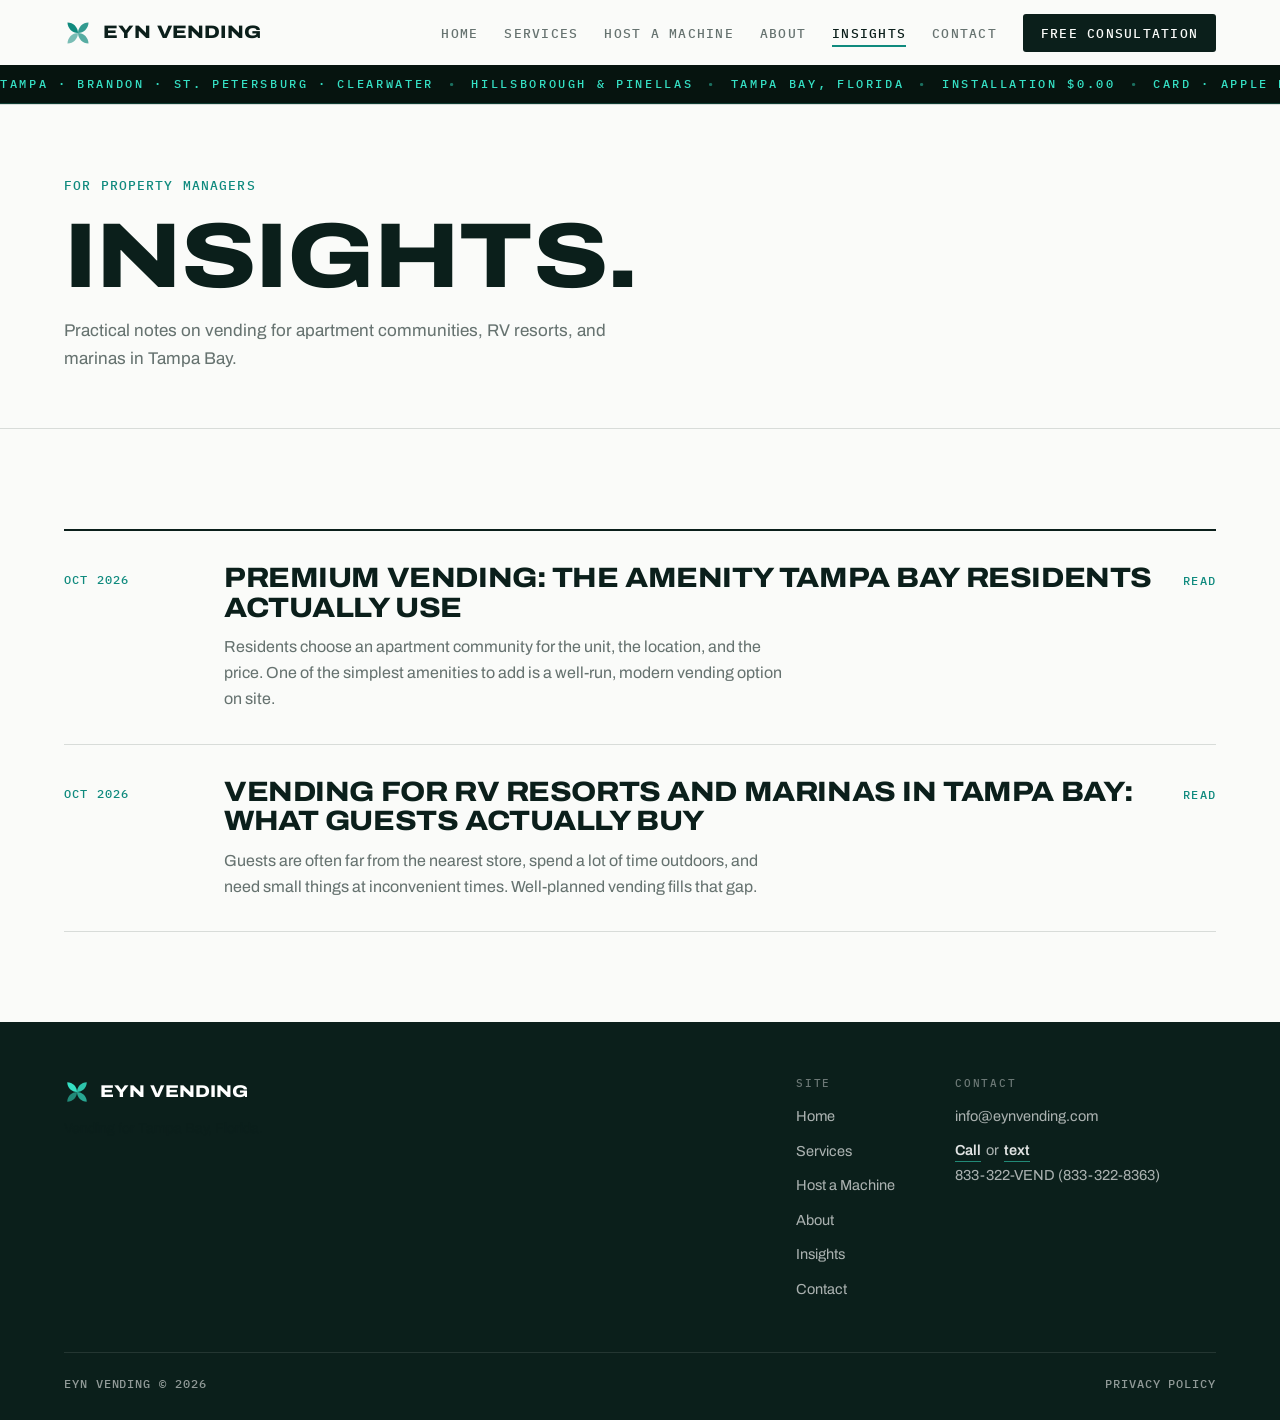
==== insights/index.html @ 479d21bf "Add an Insights section with two October posts Publish apartment and RV/marina articles, link placem" ====
<!DOCTYPE html>
<html lang="en">
<head>
<meta charset="UTF-8">
<meta name="viewport" content="width=device-width, initial-scale=1.0">
<title>Insights | EYN Vending</title>
<meta name="description" content="Notes for Tampa Bay property managers on premium vending for apartment communities, RV resorts, and marinas.">
<link rel="canonical" href="https://www.eynvending.com/insights/">
<meta property="og:title" content="Insights | EYN Vending">
<meta property="og:description" content="Notes for Tampa Bay property managers on premium vending for apartment communities, RV resorts, and marinas.">
<meta property="og:type" content="website">
<meta property="og:url" content="https://www.eynvending.com/insights/">
<meta property="og:image" content="https://www.eynvending.com/images/tampa-skyline.jpg">
<meta property="og:image:alt" content="Tampa Bay skyline at dusk, seen across the water with downtown towers and a lit bridge">
<meta property="og:locale" content="en_US">
<meta property="og:site_name" content="EYN Vending">
<meta name="twitter:card" content="summary_large_image">
<meta name="twitter:title" content="Insights | EYN Vending">
<meta name="twitter:description" content="Notes for Tampa Bay property managers on premium vending for apartment communities, RV resorts, and marinas.">
<meta name="twitter:image" content="https://www.eynvending.com/images/tampa-skyline.jpg">
<link rel="preconnect" href="https://fonts.googleapis.com">
<link rel="preconnect" href="https://fonts.gstatic.com" crossorigin>
<link href="https://fonts.googleapis.com/css2?family=Archivo:ital,wdth,wght@0,62..125,100..900&family=IBM+Plex+Mono:wght@400;500;600;700&display=swap" rel="stylesheet">
<link rel="icon" href="../favicon.ico" sizes="32x32">
<link rel="icon" href="../favicon.svg" type="image/svg+xml">
<link rel="icon" href="../favicon-48.png" type="image/png" sizes="48x48">
<link rel="apple-touch-icon" href="../apple-touch-icon.png">
<link rel="stylesheet" href="../css/style.css">
<script type="application/ld+json">
{
  "@context": "https://schema.org",
  "@type": "Blog",
  "name": "EYN Vending Insights",
  "url": "https://www.eynvending.com/insights/",
  "description": "Notes for Tampa Bay property managers on premium vending for apartment communities, RV resorts, and marinas.",
  "publisher": {
    "@type": "Organization",
    "name": "EYN Vending",
    "url": "https://www.eynvending.com"
  }
}
</script>
</head>
<body>

<header class="site">
  <nav class="nav">
    <a href="../index.html" class="brand">
      <svg class="mark" viewBox="0 0 32 32" xmlns="http://www.w3.org/2000/svg" aria-hidden="true">
        <g fill="#0F8A7E">
          <path d="M16 16C16 9.4 10.6 4 4 4C4 10.6 9.4 16 16 16Z"/>
          <path d="M16 16C16 9.4 21.4 4 28 4C28 10.6 22.6 16 16 16Z" opacity="0.85"/>
          <path d="M16 16C16 22.6 21.4 28 28 28C28 21.4 22.6 16 16 16Z" opacity="0.7"/>
          <path d="M16 16C16 22.6 10.6 28 4 28C4 21.4 9.4 16 16 16Z" opacity="0.55"/>
        </g>
      </svg>
      EYN Vending
    </a>
    <ul class="nav-links">
      <li><a href="../index.html">Home</a></li>
      <li><a href="../services.html">Services</a></li>
      <li><a href="../host.html">Host a Machine</a></li>
      <li><a href="../about.html">About</a></li>
      <li><a href="./" class="active">Insights</a></li>
      <li><a href="../contact.html">Contact</a></li>
      <li><a href="../contact.html" class="nav-cta">Free Consultation</a></li>
    </ul>
    <button class="nav-toggle" aria-label="Toggle menu"><span></span><span></span><span></span></button>
  </nav>
  <div class="ticker" aria-hidden="true">
    <div class="ticker-track">
      <span>Tampa · Brandon · St. Petersburg · Clearwater</span>
      <span>Hillsborough &amp; Pinellas</span>
      <span>Tampa Bay, Florida</span>
      <span>Installation $0.00</span>
      <span>Card · Apple Pay · Google Pay</span>
      <span>Maintenance response 24–48 hrs</span>
      <span>Tampa · Brandon · St. Petersburg · Clearwater</span>
      <span>Hillsborough &amp; Pinellas</span>
      <span>Tampa Bay, Florida</span>
      <span>Installation $0.00</span>
      <span>Card · Apple Pay · Google Pay</span>
      <span>Maintenance response 24–48 hrs</span>
    </div>
  </div>
</header>

<div class="page-header">
  <div class="wrap">
    <span class="mono">For property managers</span>
    <h1 class="hd hd-xl">Insights.</h1>
    <p>Practical notes on vending for apartment communities, RV resorts, and marinas in Tampa Bay.</p>
  </div>
</div>

<section class="pad">
  <div class="wrap">
    <div class="insight-list">
      <article class="insight-item">
        <time datetime="2026-10">Oct 2026</time>
        <div>
          <h2><a href="premium-vending-tampa-bay-apartments.html">Premium Vending: The Amenity Tampa Bay Residents Actually Use</a></h2>
          <p>Residents choose an apartment community for the unit, the location, and the price. One of the simplest amenities to add is a well-run, modern vending option on site.</p>
        </div>
        <a class="more" href="premium-vending-tampa-bay-apartments.html">Read</a>
      </article>
      <article class="insight-item">
        <time datetime="2026-10">Oct 2026</time>
        <div>
          <h2><a href="rv-resorts-marinas-tampa-bay.html">Vending for RV resorts and marinas in Tampa Bay: what guests actually buy</a></h2>
          <p>Guests are often far from the nearest store, spend a lot of time outdoors, and need small things at inconvenient times. Well-planned vending fills that gap.</p>
        </div>
        <a class="more" href="rv-resorts-marinas-tampa-bay.html">Read</a>
      </article>
    </div>
  </div>
</section>

<footer class="site">
  <div class="wrap">
    <div class="footer-top">
      <div>
        <div class="footer-brand">
          <svg class="mark" viewBox="0 0 32 32" xmlns="http://www.w3.org/2000/svg" aria-hidden="true">
            <g fill="#35E0C4">
              <path d="M16 16C16 9.4 10.6 4 4 4C4 10.6 9.4 16 16 16Z"/>
              <path d="M16 16C16 9.4 21.4 4 28 4C28 10.6 22.6 16 16 16Z" opacity="0.85"/>
              <path d="M16 16C16 22.6 21.4 28 28 28C28 21.4 22.6 16 16 16Z" opacity="0.7"/>
              <path d="M16 16C16 22.6 10.6 28 4 28C4 21.4 9.4 16 16 16Z" opacity="0.55"/>
            </g>
          </svg>
          EYN Vending
        </div>
        <p class="footer-tag">Vending for Tampa Bay, Florida.</p>
      </div>
      <div class="footer-links">
        <div class="footer-col">
          <h4>Site</h4>
          <a href="../index.html">Home</a>
          <a href="../services.html">Services</a>
          <a href="../host.html">Host a Machine</a>
          <a href="../about.html">About</a>
          <a href="./">Insights</a>
          <a href="../contact.html">Contact</a>
        </div>
        <div class="footer-col">
          <h4>Contact</h4>
          <a href="mailto:info@eynvending.com">info@eynvending.com</a>
          <span class="call-text"><a href="tel:+18333228363">Call</a> or <a href="sms:+18333228363">text</a> <span class="call-text-num">833-322-VEND (833-322-8363)</span></span>
        </div>
      </div>
    </div>
    <div class="footer-bottom">
      <span>EYN Vending &copy; 2026</span>
      <a href="../privacy.html">Privacy Policy</a>
    </div>
  </div>
</footer>

<script src="../js/main.js"></script>
</body>
</html>
---- css/style.css ----
/* ===========================================================
   EYN Vending — V2 "Showroom"
   The page is the showroom; the machines are the dark objects
   on display. LED ticker, vend shelf, spec-sheet type.
   =========================================================== */
:root {
  --show: #FAFBF9;          /* showroom floor */
  --show-dim: #F1F4F0;      /* secondary surface */
  --ink: #0B1F1B;           /* deep teal-black text */
  --ink-60: rgba(11, 31, 27, 0.62);
  --ink-30: rgba(11, 31, 27, 0.30);
  --teal: #0F8A7E;          /* brand */
  --teal-deep: #0A5C55;
  --led-bg: #06140F;        /* machine display interior */
  --led: #35E0C4;           /* LED text */
  --led-dim: rgba(53, 224, 196, 0.45);
  --amber: #F5A623;         /* price tag */
  --line: rgba(11, 31, 27, 0.14);
  --line-strong: rgba(11, 31, 27, 0.4);

  --display: "Archivo", sans-serif;
  --mono: "IBM Plex Mono", monospace;

  --max: 1240px;
  --gutter: clamp(20px, 4vw, 44px);
}

* { box-sizing: border-box; }
html { scroll-behavior: smooth; }

@media (prefers-reduced-motion: reduce) {
  html { scroll-behavior: auto; }
  *, *::before, *::after {
    animation-duration: 0.01ms !important;
    animation-iteration-count: 1 !important;
    transition-duration: 0.01ms !important;
  }
}

body {
  margin: 0;
  background: var(--show);
  color: var(--ink);
  font-family: var(--display);
  font-weight: 420;
  font-size: 16px;
  line-height: 1.62;
  -webkit-font-smoothing: antialiased;
}

h1, h2, h3, h4 {
  margin: 0;
  line-height: 1.0;
  letter-spacing: -0.015em;
  font-weight: 780;
}
p { margin: 0 0 1em; color: var(--ink-60); }
a { color: inherit; text-decoration: none; }
img { max-width: 100%; display: block; }
button { font: inherit; }

.wrap { max-width: var(--max); margin: 0 auto; padding: 0 var(--gutter); }

/* Display headline — wide-set Archivo, the site's voice */
.hd {
  font-stretch: 118%;
  font-weight: 800;
  text-transform: uppercase;
  letter-spacing: -0.01em;
}
.hd-xl { font-size: clamp(42px, 7.2vw, 92px); line-height: 0.94; }
@media (max-width: 480px) {
  .hd-xl { font-size: clamp(30px, 8.8vw, 40px); font-stretch: 104%; }
}
.hd-lg { font-size: clamp(30px, 4.4vw, 54px); line-height: 0.98; }
.hd-md { font-size: clamp(22px, 2.8vw, 32px); }

/* Mono utility */
.mono {
  font-family: var(--mono);
  font-size: 12.5px;
  letter-spacing: 0.09em;
  text-transform: uppercase;
  font-weight: 500;
}

/* Slot code — only on selectable things */
.slot-code {
  font-family: var(--mono);
  font-size: 12px;
  font-weight: 600;
  letter-spacing: 0.1em;
  color: var(--teal);
  border: 1px solid currentColor;
  border-radius: 2px;
  padding: 2px 7px;
  display: inline-block;
}

/* Price tag — amber, like a vend price */
.price-tag {
  display: inline-flex;
  align-items: baseline;
  gap: 8px;
  background: var(--amber);
  color: var(--ink);
  font-family: var(--mono);
  font-weight: 600;
  font-size: 13px;
  letter-spacing: 0.06em;
  padding: 7px 13px;
  border-radius: 3px;
  text-transform: uppercase;
}
.price-tag strong { font-size: 17px; font-weight: 700; }

/* Buttons */
.btn {
  display: inline-flex;
  align-items: center;
  gap: 10px;
  font-family: var(--mono);
  font-weight: 600;
  font-size: 13.5px;
  letter-spacing: 0.07em;
  text-transform: uppercase;
  padding: 15px 26px;
  border-radius: 3px;
  border: 1.5px solid transparent;
  cursor: pointer;
  transition: background 0.15s ease, border-color 0.15s ease, color 0.15s ease;
}
.btn-vend { background: var(--ink); color: var(--show); }
.btn-vend:hover { background: var(--teal-deep); }
.btn-ghost { border-color: var(--line-strong); color: var(--ink); background: transparent; }
.btn-ghost:hover { border-color: var(--teal); color: var(--teal); }
.btn-led { background: var(--led); color: var(--led-bg); }
.btn-led:hover { background: #5aeed6; }

/* ===========================================================
   Header + LED ticker
   =========================================================== */
header.site {
  position: sticky;
  top: 0;
  z-index: 60;
  background: var(--show);
  border-bottom: 1px solid var(--line);
}
.nav {
  display: flex;
  align-items: center;
  justify-content: space-between;
  max-width: var(--max);
  margin: 0 auto;
  padding: 18px var(--gutter);
}
.brand {
  display: flex;
  align-items: center;
  gap: 11px;
  font-stretch: 118%;
  font-weight: 800;
  font-size: 18px;
  text-transform: uppercase;
  letter-spacing: 0.01em;
}
.brand .mark { width: 28px; height: 28px; flex-shrink: 0; }
.nav-links {
  display: flex;
  align-items: center;
  gap: 26px;
  list-style: none;
  margin: 0;
  padding: 0;
}
.nav-links a {
  font-family: var(--mono);
  font-size: 12.5px;
  font-weight: 500;
  letter-spacing: 0.1em;
  text-transform: uppercase;
  color: var(--ink-60);
  padding: 4px 0;
  border-bottom: 2px solid transparent;
}
.nav-links a:hover { color: var(--ink); }
.nav-links a.active { color: var(--ink); border-bottom-color: var(--teal); }
.nav-links a.nav-cta {
  color: var(--show);
  background: var(--ink);
  padding: 11px 18px;
  border-radius: 3px;
  border-bottom: none;
}
.nav-links a.nav-cta:hover { background: var(--teal-deep); color: var(--show); }
.nav-toggle { display: none; background: none; border: none; cursor: pointer; padding: 6px; }
.nav-toggle span { display: block; width: 22px; height: 2px; background: var(--ink); margin: 5px 0; }

@media (max-width: 1080px) {
  .nav-links { display: none; }
  .nav-toggle { display: block; }
  .nav-links.open {
    display: flex;
    flex-direction: column;
    align-items: flex-start;
    position: absolute;
    top: 100%;
    left: 0; right: 0;
    background: var(--show);
    padding: 22px var(--gutter) 28px;
    border-bottom: 1px solid var(--line);
    gap: 20px;
  }
}

/* LED ticker — a real machine's scrolling display */
.ticker {
  background: var(--led-bg);
  border-bottom: 1px solid rgba(53,224,196,0.2);
  overflow: hidden;
  padding: 9px 0;
}
.ticker-track {
  display: flex;
  gap: 0;
  width: max-content;
  animation: ticker-scroll 42s linear infinite;
}
.ticker-track span {
  font-family: var(--mono);
  font-size: 12px;
  font-weight: 500;
  letter-spacing: 0.22em;
  text-transform: uppercase;
  color: var(--led);
  white-space: nowrap;
  padding-right: 14px;
}
.ticker-track span::after {
  content: "•";
  color: var(--led-dim);
  padding-left: 14px;
}
@keyframes ticker-scroll {
  from { transform: translateX(0); }
  to { transform: translateX(-50%); }
}
@media (prefers-reduced-motion: reduce) {
  .ticker-track { animation: none; }
}

/* ===========================================================
   Hero — showroom floor, machine photo displayed at scale
   =========================================================== */
.hero {
  border-bottom: 1px solid var(--line);
  overflow: hidden;
}
.hero-grid {
  max-width: var(--max);
  margin: 0 auto;
  padding: 0 var(--gutter);
  display: grid;
  grid-template-columns: 1.15fr 0.85fr;
  align-items: stretch;
  min-height: 560px;
}
.hero-copy {
  padding: 72px 40px 72px 0;
  display: flex;
  flex-direction: column;
  justify-content: center;
}
.hero-kicker {
  font-family: var(--mono);
  font-size: 12.5px;
  letter-spacing: 0.18em;
  text-transform: uppercase;
  color: var(--teal);
  margin-bottom: 22px;
  display: flex;
  align-items: center;
  gap: 12px;
}
.hero-kicker::before {
  content: "";
  width: 34px; height: 1px;
  background: var(--teal);
}
.hero h1 { margin-bottom: 26px; }
.hero h1 .accent { color: var(--teal); }
.hero .lede {
  font-size: 17.5px;
  max-width: 470px;
  margin-bottom: 34px;
}
.hero-ctas { display: flex; gap: 14px; flex-wrap: wrap; align-items: center; }

.hero-photo {
  position: relative;
  background: var(--show-dim);
  border-left: 1px solid var(--line);
}
.hero-photo img {
  position: absolute;
  inset: 0;
  width: 100%;
  height: 100%;
  object-fit: cover;
  object-position: center center;
}
.hero-photo .photo-spec {
  position: absolute;
  left: 18px;
  bottom: 18px;
  background: var(--led-bg);
  color: var(--led);
  font-family: var(--mono);
  font-size: 11.5px;
  letter-spacing: 0.12em;
  text-transform: uppercase;
  padding: 8px 12px;
  border-radius: 2px;
  border: 1px solid rgba(53,224,196,0.3);
}

@media (max-width: 900px) {
  .hero-grid { grid-template-columns: 1fr; min-height: 0; }
  .hero-copy { padding: 54px 0 44px; }
  .hero-photo { min-height: 380px; border-left: none; border-top: 1px solid var(--line); margin: 0 calc(-1 * var(--gutter)); }
}

/* ===========================================================
   Ways we stock — cards, not a vending shelf
   1 column under 480px, 2 through tablet, 3 on desktop
   =========================================================== */
.machine-section {
  padding: 90px 0 100px;
  border-bottom: 1px solid var(--line);
}
.machine-head {
  display: flex;
  align-items: flex-end;
  justify-content: space-between;
  gap: 30px;
  margin-bottom: 40px;
  flex-wrap: wrap;
}
.machine-head p { max-width: 440px; margin: 0; }
.machine-head a {
  color: var(--teal-deep);
  font-weight: 650;
  border-bottom: 1px solid var(--teal);
}

.machine {
  background: var(--led-bg);
  border-radius: 12px;
  padding: clamp(16px, 2.4vw, 28px);
  border: 1px solid rgba(53,224,196,0.15);
  box-shadow: 0 30px 80px rgba(11,31,27,0.18);
}
.stock-grid {
  list-style: none;
  margin: 0;
  padding: 0;
  display: grid;
  grid-template-columns: 1fr;
  gap: 12px;
}
@media (min-width: 480px) {
  .stock-grid { grid-template-columns: repeat(2, minmax(0, 1fr)); gap: 14px; }
}
@media (min-width: 1024px) {
  .stock-grid { grid-template-columns: repeat(3, minmax(0, 1fr)); gap: 16px; }
}
.stock-card {
  background: rgba(255,255,255,0.05);
  border: 1px solid rgba(255,255,255,0.12);
  border-radius: 8px;
  padding: 20px 18px 18px;
  min-width: 0;
}
.stock-icon {
  width: 36px;
  height: 36px;
  color: var(--led);
  display: block;
  margin-bottom: 14px;
}
.stock-card h3 {
  color: #fff;
  font-stretch: 112%;
  font-weight: 750;
  text-transform: uppercase;
  font-size: 15px;
  letter-spacing: 0.03em;
  line-height: 1.15;
  margin-bottom: 8px;
}
.stock-card p {
  color: rgba(255,255,255,0.78);
  font-size: 14.5px;
  line-height: 1.45;
  margin: 0;
}

.machine-footnote {
  margin-top: 18px;
  text-align: center;
  font-family: var(--mono);
  font-size: 11.5px;
  letter-spacing: 0.14em;
  text-transform: uppercase;
  color: var(--ink-30);
}

/* ===========================================================
   Equipment gallery — tall photos at natural proportion
   =========================================================== */
.gallery-section { padding: 90px 0; border-bottom: 1px solid var(--line); }
.gallery {
  display: grid;
  grid-template-columns: repeat(3, 1fr);
  gap: 26px;
  margin-top: 44px;
}
@media (max-width: 860px) { .gallery { grid-template-columns: 1fr; } }
.gallery-item { display: flex; flex-direction: column; }
.gallery-item .ph {
  background: var(--show-dim);
  border: 1px solid var(--line);
  border-radius: 8px;
  overflow: hidden;
  aspect-ratio: 3 / 3.6;
}
.gallery-item .ph img {
  width: 100%; height: 100%;
  object-fit: cover;
  transition: transform 0.5s ease;
}
.gallery-item:hover .ph img { transform: scale(1.025); }
.gallery-item .spec {
  border-top: 2px solid var(--ink);
  margin-top: 18px;
  padding-top: 14px;
}
.gallery-item .spec-row {
  display: flex;
  justify-content: space-between;
  align-items: baseline;
  gap: 14px;
  margin-bottom: 6px;
}
.gallery-item h3 {
  font-stretch: 112%;
  text-transform: uppercase;
  font-size: 17px;
  font-weight: 780;
}
.gallery-item .spec p { font-size: 14px; margin: 8px 0 0; }
.gallery-item .spec .mono { color: var(--ink-30); font-size: 11px; }

/* ===========================================================
   Service loop — spec-sheet table, not cards
   =========================================================== */
.loop-section { padding: 90px 0; border-bottom: 1px solid var(--line); }
.loop-table { margin-top: 44px; border-top: 2px solid var(--ink); }
.loop-row {
  display: grid;
  grid-template-columns: 90px 1fr 1.4fr auto;
  gap: 26px;
  align-items: baseline;
  padding: 24px 0;
  border-bottom: 1px solid var(--line);
}
.loop-row .step {
  font-family: var(--mono);
  font-size: 13px;
  font-weight: 600;
  letter-spacing: 0.1em;
  color: var(--ink-30);
}
.loop-row h3 {
  font-stretch: 112%;
  text-transform: uppercase;
  font-size: 18px;
  font-weight: 780;
}
.loop-row p { font-size: 14.5px; margin: 0; }
.loop-row a[href^="mailto"] {
  color: var(--teal-deep);
  font-weight: 650;
  border-bottom: 1px solid var(--teal);
}
.loop-row .loop-meta {
  font-family: var(--mono);
  font-size: 12px;
  letter-spacing: 0.08em;
  text-transform: uppercase;
  color: var(--teal);
  white-space: nowrap;
}
@media (max-width: 820px) {
  .loop-row { grid-template-columns: 60px 1fr; }
  .loop-row p { grid-column: 2; }
  .loop-row .loop-meta { grid-column: 2; }
}

/* ===========================================================
   Who we serve — one honest line
   =========================================================== */
.serve-section { padding: 70px 0; border-bottom: 1px solid var(--line); }
.serve-line {
  display: flex;
  flex-wrap: wrap;
  gap: 12px 14px;
  margin-top: 30px;
}
.serve-chip {
  font-family: var(--mono);
  font-size: 13px;
  letter-spacing: 0.06em;
  text-transform: uppercase;
  border: 1px solid var(--line-strong);
  border-radius: 30px;
  padding: 10px 20px;
  color: var(--ink);
  background: var(--show);
}

/* ===========================================================
   Region band
   =========================================================== */
.region-band {
  border-bottom: 1px solid var(--line);
  display: grid;
  grid-template-columns: 0.9fr 1.1fr;
  min-height: 300px;
}
.region-photo { position: relative; }
.region-photo img { position: absolute; inset: 0; width: 100%; height: 100%; object-fit: cover; }
.region-copy {
  padding: clamp(40px, 5vw, 70px) var(--gutter);
  display: flex;
  flex-direction: column;
  justify-content: center;
  background: var(--show-dim);
}
.region-copy .mono { color: var(--teal); margin-bottom: 16px; }
.region-copy h2 { margin-bottom: 14px; }
.region-copy p { max-width: 480px; margin-bottom: 0; }
@media (max-width: 820px) {
  .region-band { grid-template-columns: 1fr; }
  .region-photo { min-height: 240px; }
}

/* ===========================================================
   CTA — a giant price tag
   =========================================================== */
.cta-section { padding: 100px 0; }
.cta-inner {
  max-width: 860px;
  margin: 0 auto;
  text-align: center;
  padding: 0 var(--gutter);
}
.cta-price {
  font-family: var(--mono);
  font-weight: 700;
  font-size: clamp(15px, 2vw, 19px);
  letter-spacing: 0.12em;
  text-transform: uppercase;
  color: var(--ink);
  background: var(--amber);
  display: inline-block;
  padding: 10px 20px;
  border-radius: 3px;
  margin-bottom: 28px;
  transform: rotate(-1.5deg);
}
.cta-inner h2 { margin-bottom: 18px; }
.cta-inner > p { max-width: 520px; margin: 0 auto 36px; }
.cta-actions { display: flex; gap: 14px; justify-content: center; flex-wrap: wrap; }

/* ===========================================================
   Page header (interior)
   =========================================================== */
.page-header {
  border-bottom: 1px solid var(--line);
  padding: 70px 0 56px;
}
.page-header .mono { color: var(--teal); display: block; margin-bottom: 18px; }
.page-header h1 { margin-bottom: 18px; }
.page-header p { max-width: 560px; font-size: 17px; margin: 0; }

/* Generic section head */
.sec-head { max-width: 640px; }
.sec-head .mono { color: var(--teal); display: block; margin-bottom: 16px; }
.sec-head h2 { margin-bottom: 16px; }
.sec-head p { font-size: 16.5px; }

section.pad { padding: 90px 0; border-bottom: 1px solid var(--line); }
section.pad:last-of-type { border-bottom: none; }

/* Two-column content split */
.split {
  display: grid;
  grid-template-columns: 1fr 1fr;
  gap: clamp(30px, 5vw, 70px);
  align-items: center;
}
@media (max-width: 860px) { .split { grid-template-columns: 1fr; } }
.split .ph {
  border: 1px solid var(--line);
  border-radius: 8px;
  overflow: hidden;
  background: var(--show-dim);
}
.split .ph img { width: 100%; height: 100%; object-fit: cover; }

/* Plain list with rules */
.rule-list { list-style: none; margin: 24px 0 0; padding: 0; border-top: 1px solid var(--line); }
.rule-list li {
  padding: 13px 0;
  border-bottom: 1px solid var(--line);
  font-size: 15px;
  color: var(--ink);
  display: flex;
  gap: 14px;
  align-items: baseline;
}
.rule-list li::before {
  content: "→";
  font-family: var(--mono);
  color: var(--teal);
  flex-shrink: 0;
}

/* ===========================================================
   Contact
   =========================================================== */
.contact-grid {
  display: grid;
  grid-template-columns: 1.05fr 0.95fr;
  gap: clamp(30px, 5vw, 70px);
  align-items: start;
}
@media (max-width: 860px) { .contact-grid { grid-template-columns: 1fr; } }

.field { margin-bottom: 20px; }
.field label {
  display: block;
  font-family: var(--mono);
  font-size: 11.5px;
  font-weight: 600;
  letter-spacing: 0.12em;
  text-transform: uppercase;
  color: var(--ink);
  margin-bottom: 8px;
}
.field input, .field select, .field textarea {
  width: 100%;
  padding: 13px 15px;
  border: 1px solid var(--line-strong);
  border-radius: 3px;
  background: #fff;
  font-family: var(--display);
  font-size: 15px;
  color: var(--ink);
}
.field input:focus, .field select:focus, .field textarea:focus {
  outline: none;
  border-color: var(--teal);
  box-shadow: 0 0 0 3px rgba(15,138,126,0.12);
}
.field textarea { resize: vertical; min-height: 120px; }

/* Contact info panel styled as machine display */
.contact-display {
  background: var(--led-bg);
  border: 1px solid rgba(53,224,196,0.2);
  border-radius: 10px;
  padding: clamp(26px, 3vw, 38px);
}
.contact-display .cd-head {
  font-family: var(--mono);
  font-size: 11.5px;
  letter-spacing: 0.2em;
  text-transform: uppercase;
  color: var(--led-dim);
  margin-bottom: 26px;
}
.cd-row {
  padding: 17px 0;
  border-bottom: 1px solid rgba(255,255,255,0.08);
}
.cd-row:last-of-type { border-bottom: none; }
.cd-label {
  font-family: var(--mono);
  font-size: 10.5px;
  letter-spacing: 0.16em;
  text-transform: uppercase;
  color: rgba(255,255,255,0.4);
  margin-bottom: 5px;
}
.cd-value {
  font-family: var(--mono);
  font-size: 16px;
  font-weight: 500;
  color: var(--led);
}
.cd-value a:hover { color: #7df3dd; }
.cd-chips { display: flex; gap: 8px; flex-wrap: wrap; margin-top: 10px; }
.cd-chips span {
  font-family: var(--mono);
  font-size: 11px;
  letter-spacing: 0.1em;
  text-transform: uppercase;
  border: 1px solid rgba(53,224,196,0.35);
  color: var(--led);
  border-radius: 20px;
  padding: 5px 12px;
}

/* ===========================================================
   Footer
   =========================================================== */
footer.site {
  background: var(--ink);
  color: rgba(255,255,255,0.55);
  padding: 56px 0 26px;
}
.footer-top {
  display: flex;
  justify-content: space-between;
  gap: 44px;
  padding-bottom: 40px;
  border-bottom: 1px solid rgba(255,255,255,0.1);
  flex-wrap: wrap;
}
.footer-brand {
  display: flex;
  align-items: center;
  gap: 10px;
  font-stretch: 118%;
  font-weight: 800;
  font-size: 17px;
  text-transform: uppercase;
  color: #fff;
  margin-bottom: 12px;
}
.footer-brand .mark { width: 26px; height: 26px; }
.footer-tag { max-width: 320px; font-size: 14px; }
.footer-links { display: flex; gap: 60px; flex-wrap: wrap; }
.footer-col h4 {
  font-family: var(--mono);
  color: rgba(255,255,255,0.4);
  font-size: 11px;
  font-weight: 500;
  text-transform: uppercase;
  letter-spacing: 0.16em;
  margin: 0 0 16px;
}
.footer-col a {
  display: block;
  font-size: 14.5px;
  color: rgba(255,255,255,0.65);
  margin-bottom: 11px;
}
.footer-col a:hover { color: var(--led); }

/* Call or text — tel: and sms: sit next to each other */
.call-text {
  display: inline-flex;
  flex-wrap: wrap;
  align-items: baseline;
  column-gap: 0.35em;
  row-gap: 0.2em;
  font-family: var(--mono);
  font-size: 13px;
  letter-spacing: 0.03em;
  line-height: 1.45;
  color: var(--ink);
}
.call-text a {
  color: var(--teal-deep);
  font-weight: 650;
  border-bottom: 1px solid var(--teal);
}
.call-text a:hover { color: var(--teal); }
.cta-actions .call-text { align-self: center; }
footer.site .footer-col .call-text {
  display: flex;
  margin-bottom: 11px;
  max-width: 18em;
  font-family: var(--display);
  font-size: 14.5px;
  letter-spacing: 0;
  font-weight: 420;
  color: rgba(255,255,255,0.65);
}
footer.site .footer-col .call-text a {
  display: inline;
  margin-bottom: 0;
  color: rgba(255,255,255,0.88);
  font-weight: 600;
  border-bottom-color: rgba(53,224,196,0.55);
}
footer.site .footer-col .call-text a:hover { color: var(--led); }
.contact-display .call-text {
  font-size: 16px;
  font-weight: 500;
  letter-spacing: 0;
  color: var(--led);
}
.contact-display .call-text a {
  color: var(--led);
  font-weight: 600;
  border-bottom-color: rgba(53,224,196,0.5);
}
.contact-display .call-text a:hover { color: #7df3dd; }
.footer-bottom {
  display: flex;
  justify-content: space-between;
  align-items: center;
  padding-top: 22px;
  font-family: var(--mono);
  font-size: 11.5px;
  letter-spacing: 0.08em;
  text-transform: uppercase;
  flex-wrap: wrap;
  gap: 10px;
}
.footer-bottom a:hover { color: var(--led); }

/* ===========================================================
   Reveal + focus
   =========================================================== */
.reveal { opacity: 0; transform: translateY(16px); transition: opacity 0.55s ease, transform 0.55s ease; }
.reveal.in { opacity: 1; transform: translateY(0); }

a:focus-visible, button:focus-visible, input:focus-visible,
textarea:focus-visible, select:focus-visible {
  outline: 2px solid var(--teal);
  outline-offset: 2px;
}
/* ===========================================================
   Host callout, review, framed photos
   =========================================================== */
.host-band {
  background: var(--led-bg);
  color: #fff;
  border-bottom: 1px solid rgba(53, 224, 196, 0.18);
  padding: 64px 0;
}
.host-band-inner {
  display: flex;
  align-items: flex-end;
  justify-content: space-between;
  gap: 28px 48px;
  flex-wrap: wrap;
}
.host-band .mono { color: var(--led); display: block; margin-bottom: 14px; }
.host-band h2 { color: #fff; margin-bottom: 14px; max-width: 14ch; }
.host-band p { color: rgba(255,255,255,0.68); max-width: 480px; margin: 0; }
.host-band .btn { flex-shrink: 0; }

.quote-section {
  padding: 80px 0;
  border-bottom: 1px solid var(--line);
}
.quote-block { max-width: 820px; }
.quote-block .mono { color: var(--teal); display: block; margin-bottom: 16px; }
.quote-stars {
  display: flex;
  gap: 3px;
  color: var(--amber);
  margin-bottom: 18px;
}
.quote-stars svg { width: 18px; height: 18px; display: block; }
.quote-block blockquote { margin: 0; }
.quote-block blockquote p {
  color: var(--ink);
  font-size: clamp(20px, 2.5vw, 28px);
  line-height: 1.38;
  font-weight: 560;
  letter-spacing: -0.015em;
  margin: 0;
}
.quote-by {
  margin: 22px 0 0;
  font-family: var(--mono);
  font-size: 12.5px;
  letter-spacing: 0.12em;
  text-transform: uppercase;
  color: var(--ink);
}
.quote-by span { color: var(--ink-30); padding-left: 10px; }

.split .ph.frame {
  aspect-ratio: 4 / 5;
  position: relative;
}
.split .ph.frame img {
  position: absolute;
  inset: 0;
  width: 100%;
  height: 100%;
  object-fit: cover;
  object-position: center center;
}

/* ===========================================================
   Suggestion box (hidden page, reached via QR)
   =========================================================== */
.suggest-wrap { max-width: 760px; margin: 0 auto; padding: 0 var(--gutter); }

/* Location readout — LED display naming the machine */
.loc-readout {
  background: var(--led-bg);
  border: 1px solid rgba(53,224,196,0.3);
  border-radius: 8px;
  padding: 18px 22px;
  margin-bottom: 34px;
  display: flex;
  align-items: center;
  gap: 16px;
}
.loc-readout .dot {
  width: 9px; height: 9px; border-radius: 50%;
  background: var(--led);
  box-shadow: 0 0 0 4px rgba(53,224,196,0.18);
  flex-shrink: 0;
  animation: led-pulse 2s ease-in-out infinite;
}
@keyframes led-pulse { 0%,100%{opacity:1;} 50%{opacity:0.4;} }
@media (prefers-reduced-motion: reduce){ .loc-readout .dot{ animation:none; } }
.loc-readout .rd-label {
  font-family: var(--mono);
  font-size: 10.5px;
  letter-spacing: 0.18em;
  text-transform: uppercase;
  color: rgba(255,255,255,0.4);
  margin-bottom: 3px;
}
.loc-readout .rd-value {
  font-family: var(--mono);
  font-size: 16px;
  font-weight: 500;
  color: var(--led);
  line-height: 1.2;
}

/* Category quick-pick chips — selectable */
.cat-label {
  font-family: var(--mono);
  font-size: 11.5px;
  font-weight: 600;
  letter-spacing: 0.12em;
  text-transform: uppercase;
  color: var(--ink);
  margin-bottom: 14px;
  display: block;
}
.cat-grid { display: flex; flex-wrap: wrap; gap: 10px; margin-bottom: 30px; }
.cat-chip {
  font-family: var(--mono);
  font-size: 13px;
  letter-spacing: 0.04em;
  text-transform: uppercase;
  border: 1.5px solid var(--line-strong);
  background: var(--show);
  color: var(--ink);
  border-radius: 30px;
  padding: 10px 18px;
  cursor: pointer;
  transition: background 0.15s ease, border-color 0.15s ease, color 0.15s ease;
  user-select: none;
}
.cat-chip:hover { border-color: var(--teal); }
.cat-chip.selected {
  background: var(--teal);
  border-color: var(--teal);
  color: var(--show);
}
.cat-chip.selected::before { content: "\2713  "; }

/* Success panel — vend drop confirmation */
.suggest-success {
  display: none;
  background: var(--led-bg);
  border: 1px solid rgba(53,224,196,0.3);
  border-radius: 12px;
  padding: clamp(34px, 5vw, 54px);
  text-align: center;
}
.suggest-success.show { display: block; animation: drop-in 0.5s cubic-bezier(0.4,0,0.2,1); }
@keyframes drop-in { from { opacity:0; transform: translateY(-14px);} to {opacity:1; transform: translateY(0);} }
.suggest-success .ss-glyph {
  width: 60px; height: 60px; margin: 0 auto 22px;
  color: var(--led);
}
.suggest-success h2 { color: #fff; margin-bottom: 12px; }
.suggest-success p { color: rgba(255,255,255,0.66); margin: 0 auto; max-width: 420px; }
.suggest-success .ss-again {
  margin-top: 26px;
  font-family: var(--mono);
  font-size: 12.5px;
  letter-spacing: 0.06em;
  text-transform: uppercase;
  color: var(--led);
  background: none;
  border: 1px solid var(--led-dim);
  border-radius: 3px;
  padding: 11px 20px;
  cursor: pointer;
}
.suggest-success .ss-again:hover { background: rgba(53,224,196,0.1); }

.suggest-note {
  font-family: var(--mono);
  font-size: 11.5px;
  letter-spacing: 0.04em;
  color: var(--ink-30);
  text-align: center;
  margin-top: 20px;
}
.form-status {
  font-family: var(--mono);
  font-size: 13px;
  text-align: center;
  margin-top: 16px;
  min-height: 20px;
}
.form-status.error { color: #c0392b; }

/* ===========================================================
   Insights — index and articles
   =========================================================== */
.insight-list { border-top: 2px solid var(--ink); margin-top: 10px; }
.insight-item {
  display: grid;
  grid-template-columns: 132px 1fr auto;
  gap: 28px;
  align-items: start;
  padding: 32px 0;
  border-bottom: 1px solid var(--line);
}
.insight-item time {
  font-family: var(--mono);
  font-size: 12px;
  letter-spacing: 0.1em;
  text-transform: uppercase;
  color: var(--teal);
  padding-top: 7px;
}
.insight-item h2 {
  font-stretch: 112%;
  text-transform: uppercase;
  font-size: clamp(20px, 2.4vw, 28px);
  font-weight: 780;
  line-height: 1.05;
  margin-bottom: 12px;
}
.insight-item h2 a:hover { color: var(--teal-deep); }
.insight-item p { margin: 0; max-width: 62ch; font-size: 16px; }
.insight-item .more {
  font-family: var(--mono);
  font-size: 12px;
  letter-spacing: 0.1em;
  text-transform: uppercase;
  color: var(--teal);
  white-space: nowrap;
  padding-top: 8px;
  border-bottom: 1px solid transparent;
}
.insight-item .more:hover { border-bottom-color: var(--teal); }
@media (max-width: 720px) {
  .insight-item { grid-template-columns: 1fr; gap: 8px; padding: 26px 0; }
  .insight-item time { padding-top: 0; }
}

.article-byline {
  display: flex;
  flex-wrap: wrap;
  gap: 8px 16px;
  align-items: baseline;
  margin-top: 8px;
  font-family: var(--mono);
  font-size: 12.5px;
  letter-spacing: 0.08em;
  text-transform: uppercase;
  color: var(--ink);
}
.article-byline .when { color: var(--ink-60); }
.article-byline .when::before { content: "·"; color: var(--ink-30); padding-right: 16px; }

.article { max-width: 740px; }
.article h2 {
  font-stretch: 112%;
  text-transform: uppercase;
  font-size: clamp(22px, 2.6vw, 30px);
  font-weight: 780;
  line-height: 1.05;
  letter-spacing: -0.01em;
  margin: 40px 0 14px;
}
.article p { font-size: 17px; max-width: 66ch; }
.article strong { color: var(--ink); font-weight: 680; }
.article a:not(.btn) {
  color: var(--teal-deep);
  font-weight: 650;
  border-bottom: 1px solid var(--teal);
}
.article a:not(.btn):hover { color: var(--teal); }
.article ol.rule-list { counter-reset: ask; }
.article ol.rule-list li { counter-increment: ask; }
.article ol.rule-list li::before {
  content: counter(ask, decimal-leading-zero);
  font-family: var(--mono);
  font-size: 12px;
  letter-spacing: 0.06em;
  color: var(--teal);
}
.article-cta {
  margin-top: 48px;
  padding-top: 28px;
  border-top: 2px solid var(--ink);
}
.article-cta .btn { margin-top: 8px; }
.article-signoff {
  margin: 28px 0 0;
  font-family: var(--mono);
  font-size: 12.5px;
  letter-spacing: 0.08em;
  text-transform: uppercase;
  color: var(--ink);
}
.article-back {
  display: inline-block;
  margin-top: 36px;
  font-family: var(--mono);
  font-size: 12px;
  letter-spacing: 0.1em;
  text-transform: uppercase;
  color: var(--teal);
}
.article-back:hover { color: var(--teal-deep); }

.draft-banner {
  background: var(--amber);
  color: var(--ink);
  font-family: var(--mono);
  font-size: 12px;
  letter-spacing: 0.08em;
  text-transform: uppercase;
  text-align: center;
  padding: 12px 16px;
}
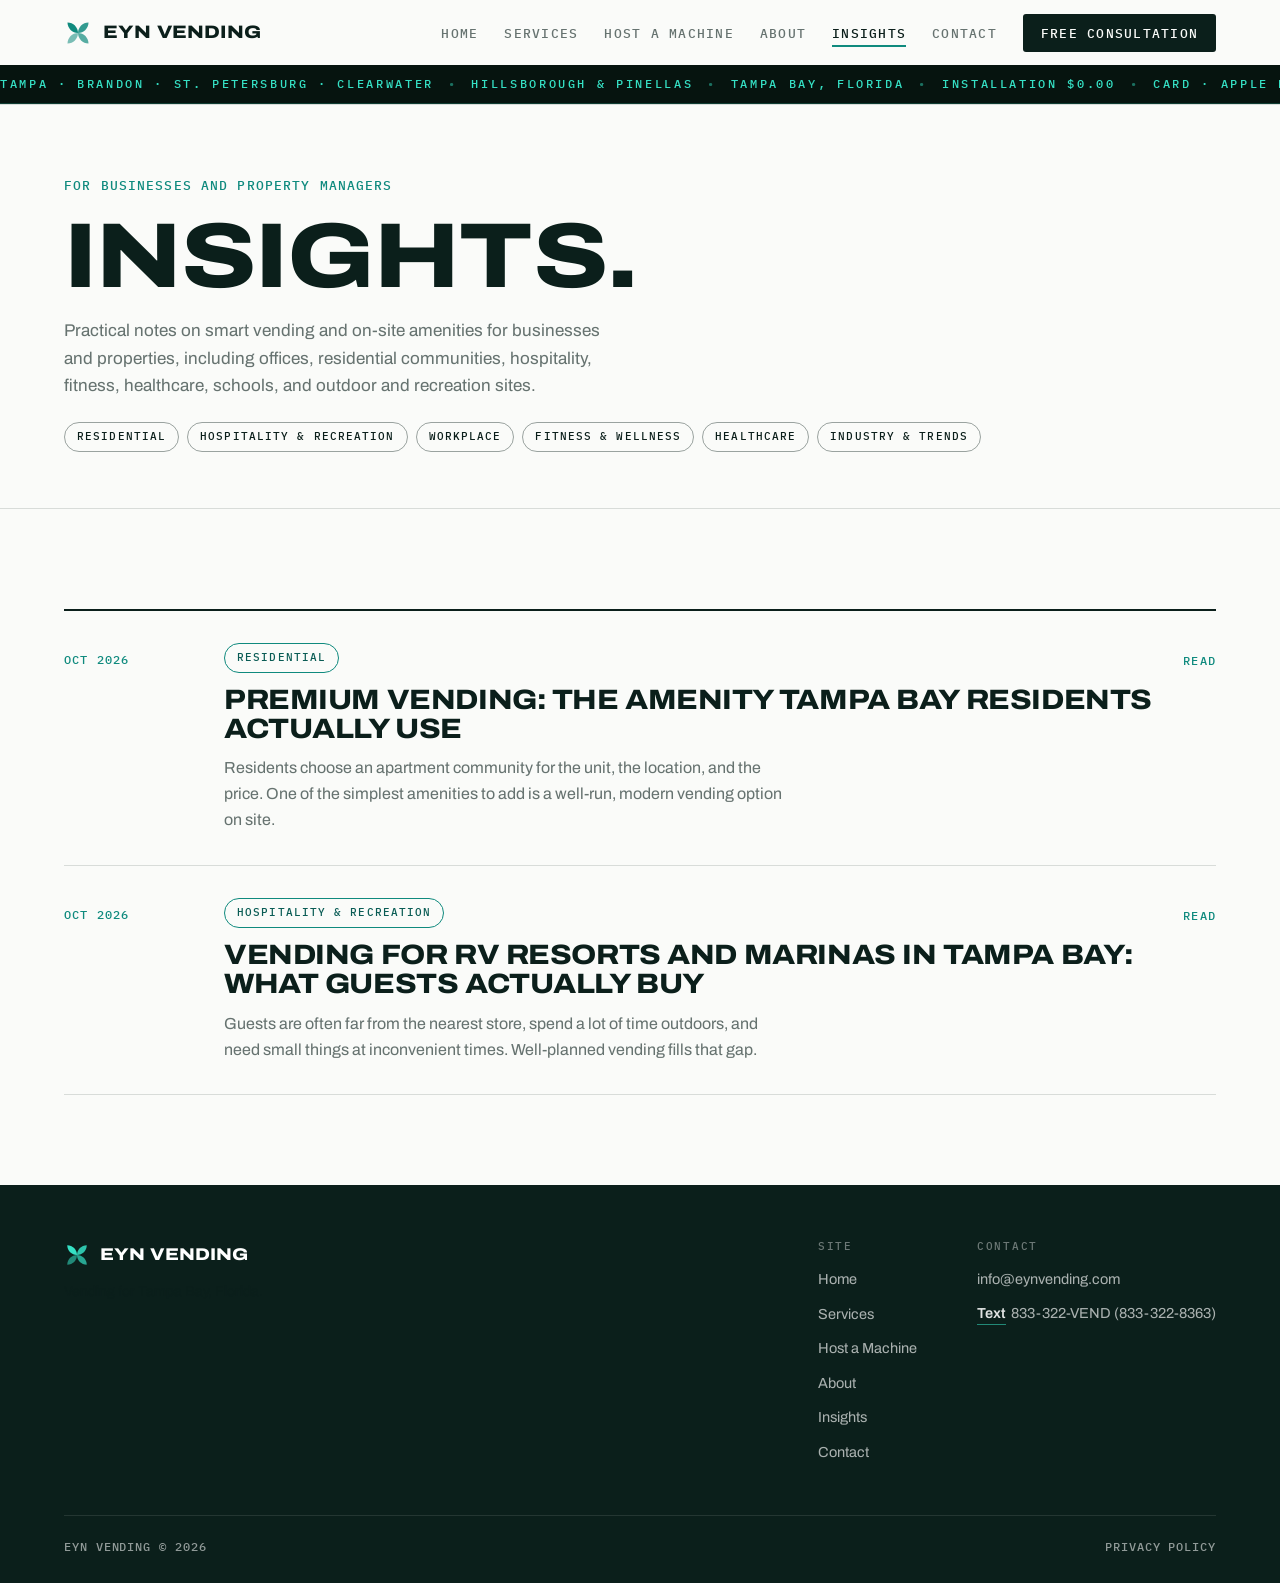
==== commit 7ce30b8e: "Widen Insights to all location types, add topic tags, switch contact to text-only" ====
--- a/insights/index.html
+++ b/insights/index.html
@@ -4,10 +4,10 @@
 <meta charset="UTF-8">
 <meta name="viewport" content="width=device-width, initial-scale=1.0">
 <title>Insights | EYN Vending</title>
-<meta name="description" content="Notes for Tampa Bay property managers on premium vending for apartment communities, RV resorts, and marinas.">
+<meta name="description" content="Practical notes on smart vending and on-site amenities for businesses and properties, including offices, residential communities, hospitality, fitness, healthcare, schools, and outdoor and recreation sites.">
 <link rel="canonical" href="https://www.eynvending.com/insights/">
 <meta property="og:title" content="Insights | EYN Vending">
-<meta property="og:description" content="Notes for Tampa Bay property managers on premium vending for apartment communities, RV resorts, and marinas.">
+<meta property="og:description" content="Practical notes on smart vending and on-site amenities for businesses and properties, including offices, residential communities, hospitality, fitness, healthcare, schools, and outdoor and recreation sites.">
 <meta property="og:type" content="website">
 <meta property="og:url" content="https://www.eynvending.com/insights/">
 <meta property="og:image" content="https://www.eynvending.com/images/tampa-skyline.jpg">
@@ -16,7 +16,7 @@
 <meta property="og:site_name" content="EYN Vending">
 <meta name="twitter:card" content="summary_large_image">
 <meta name="twitter:title" content="Insights | EYN Vending">
-<meta name="twitter:description" content="Notes for Tampa Bay property managers on premium vending for apartment communities, RV resorts, and marinas.">
+<meta name="twitter:description" content="Practical notes on smart vending and on-site amenities for businesses and properties, including offices, residential communities, hospitality, fitness, healthcare, schools, and outdoor and recreation sites.">
 <meta name="twitter:image" content="https://www.eynvending.com/images/tampa-skyline.jpg">
 <link rel="preconnect" href="https://fonts.googleapis.com">
 <link rel="preconnect" href="https://fonts.gstatic.com" crossorigin>
@@ -32,7 +32,7 @@
   "@type": "Blog",
   "name": "EYN Vending Insights",
   "url": "https://www.eynvending.com/insights/",
-  "description": "Notes for Tampa Bay property managers on premium vending for apartment communities, RV resorts, and marinas.",
+  "description": "Practical notes on smart vending and on-site amenities for businesses and properties, including offices, residential communities, hospitality, fitness, healthcare, schools, and outdoor and recreation sites.",
   "publisher": {
     "@type": "Organization",
     "name": "EYN Vending",
@@ -87,9 +87,17 @@
 
 <div class="page-header">
   <div class="wrap">
-    <span class="mono">For property managers</span>
+    <span class="mono">For businesses and property managers</span>
     <h1 class="hd hd-xl">Insights.</h1>
-    <p>Practical notes on vending for apartment communities, RV resorts, and marinas in Tampa Bay.</p>
+    <p>Practical notes on smart vending and on-site amenities for businesses and properties, including offices, residential communities, hospitality, fitness, healthcare, schools, and outdoor and recreation sites.</p>
+    <ul class="insight-topics" aria-label="Topics">
+      <li>Residential</li>
+      <li>Hospitality &amp; Recreation</li>
+      <li>Workplace</li>
+      <li>Fitness &amp; Wellness</li>
+      <li>Healthcare</li>
+      <li>Industry &amp; Trends</li>
+    </ul>
   </div>
 </div>
 
@@ -99,6 +107,7 @@
       <article class="insight-item">
         <time datetime="2026-10">Oct 2026</time>
         <div>
+          <span class="insight-tag">Residential</span>
           <h2><a href="premium-vending-tampa-bay-apartments.html">Premium Vending: The Amenity Tampa Bay Residents Actually Use</a></h2>
           <p>Residents choose an apartment community for the unit, the location, and the price. One of the simplest amenities to add is a well-run, modern vending option on site.</p>
         </div>
@@ -107,6 +116,7 @@
       <article class="insight-item">
         <time datetime="2026-10">Oct 2026</time>
         <div>
+          <span class="insight-tag">Hospitality &amp; Recreation</span>
           <h2><a href="rv-resorts-marinas-tampa-bay.html">Vending for RV resorts and marinas in Tampa Bay: what guests actually buy</a></h2>
           <p>Guests are often far from the nearest store, spend a lot of time outdoors, and need small things at inconvenient times. Well-planned vending fills that gap.</p>
         </div>
@@ -146,7 +156,7 @@
         <div class="footer-col">
           <h4>Contact</h4>
           <a href="mailto:info@eynvending.com">info@eynvending.com</a>
-          <span class="call-text"><a href="tel:+18333228363">Call</a> or <a href="sms:+18333228363">text</a> <span class="call-text-num">833-322-VEND (833-322-8363)</span></span>
+          <span class="call-text"><a href="sms:+18333228363">Text</a> <span class="call-text-num">833-322-VEND (833-322-8363)</span></span>
         </div>
       </div>
     </div>
--- a/css/style.css
+++ b/css/style.css
@@ -1077,6 +1077,30 @@
   border-bottom: 1px solid transparent;
 }
 .insight-item .more:hover { border-bottom-color: var(--teal); }
+.insight-topics {
+  list-style: none;
+  display: flex;
+  flex-wrap: wrap;
+  gap: 8px;
+  margin: 22px 0 0;
+  padding: 0;
+}
+.insight-topics li,
+.insight-tag {
+  font-family: var(--mono);
+  font-size: 11px;
+  letter-spacing: 0.1em;
+  text-transform: uppercase;
+  border: 1px solid var(--line-strong);
+  border-radius: 999px;
+  padding: 5px 12px;
+}
+.insight-tag {
+  display: inline-block;
+  color: var(--teal-deep);
+  border-color: var(--teal);
+  margin-bottom: 12px;
+}
 @media (max-width: 720px) {
   .insight-item { grid-template-columns: 1fr; gap: 8px; padding: 26px 0; }
   .insight-item time { padding-top: 0; }
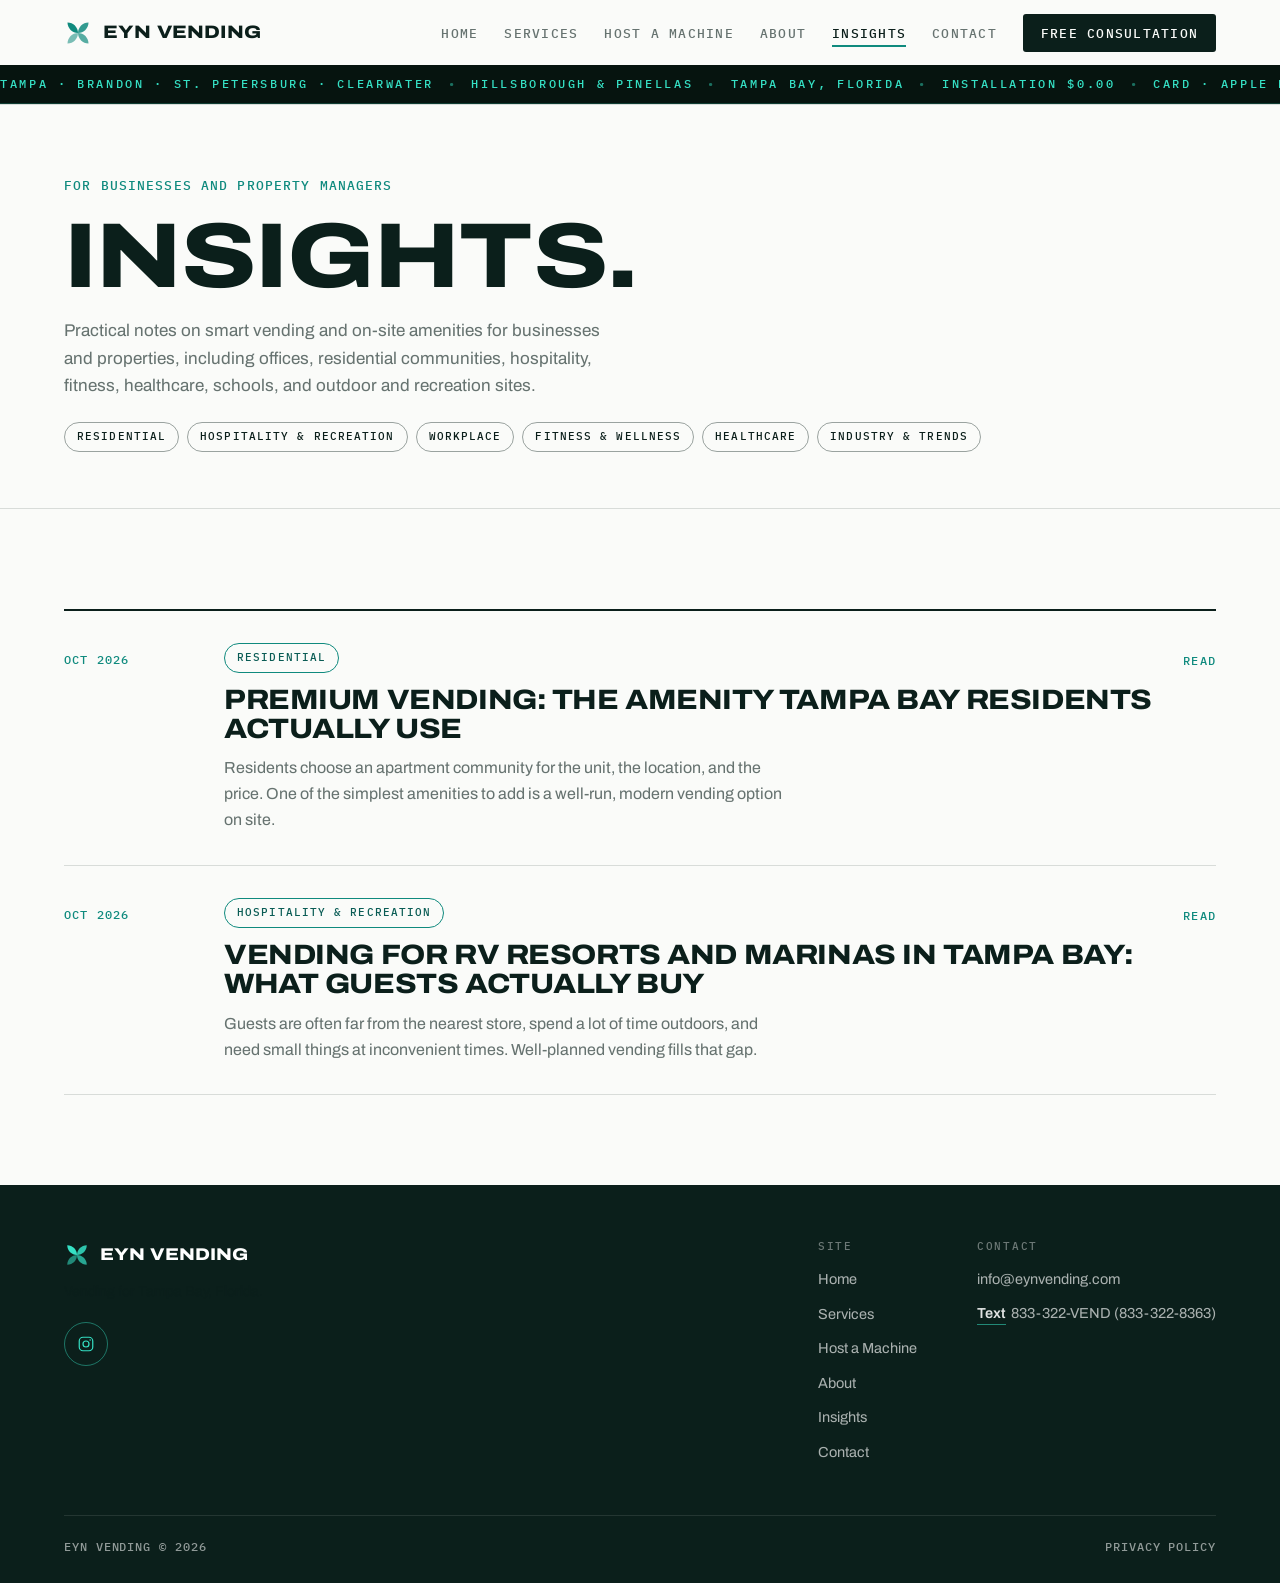
==== commit 2ee93fcd: "Add an Instagram link to the footer Put a social-links list under the brand on every page footer, an" ====
--- a/insights/index.html
+++ b/insights/index.html
@@ -142,6 +142,17 @@
           EYN Vending
         </div>
         <p class="footer-tag">Vending for Tampa Bay, Florida.</p>
+        <ul class="social-links">
+          <li>
+            <a href="https://www.instagram.com/eyn.vending/" target="_blank" rel="noopener" aria-label="EYN Vending on Instagram">
+              <svg viewBox="0 0 24 24" fill="none" stroke="currentColor" stroke-width="1.6" aria-hidden="true">
+                <rect x="3" y="3" width="18" height="18" rx="5"/>
+                <circle cx="12" cy="12" r="4"/>
+                <circle cx="17.5" cy="6.5" r="1" fill="currentColor" stroke="none"/>
+              </svg>
+            </a>
+          </li>
+        </ul>
       </div>
       <div class="footer-links">
         <div class="footer-col">
--- a/css/style.css
+++ b/css/style.css
@@ -753,6 +753,38 @@
 }
 .footer-brand .mark { width: 26px; height: 26px; }
 .footer-tag { max-width: 320px; font-size: 14px; }
+.social-links {
+  display: flex;
+  flex-wrap: wrap;
+  align-items: center;
+  gap: 10px;
+  list-style: none;
+  margin: 18px 0 0;
+  padding: 0;
+}
+.social-links a {
+  display: inline-flex;
+  align-items: center;
+  justify-content: center;
+  width: 44px;
+  height: 44px;
+  margin: 0;
+  border: 1px solid rgba(53, 224, 196, 0.45);
+  border-radius: 50%;
+  color: var(--led);
+  background: transparent;
+}
+.social-links a:hover {
+  color: var(--led-bg);
+  background: var(--led);
+  border-color: var(--led);
+}
+.social-links svg {
+  width: 18px;
+  height: 18px;
+  display: block;
+}
+.contact-display .social-links { margin: 2px 0 0; }
 .footer-links { display: flex; gap: 60px; flex-wrap: wrap; }
 .footer-col h4 {
   font-family: var(--mono);
